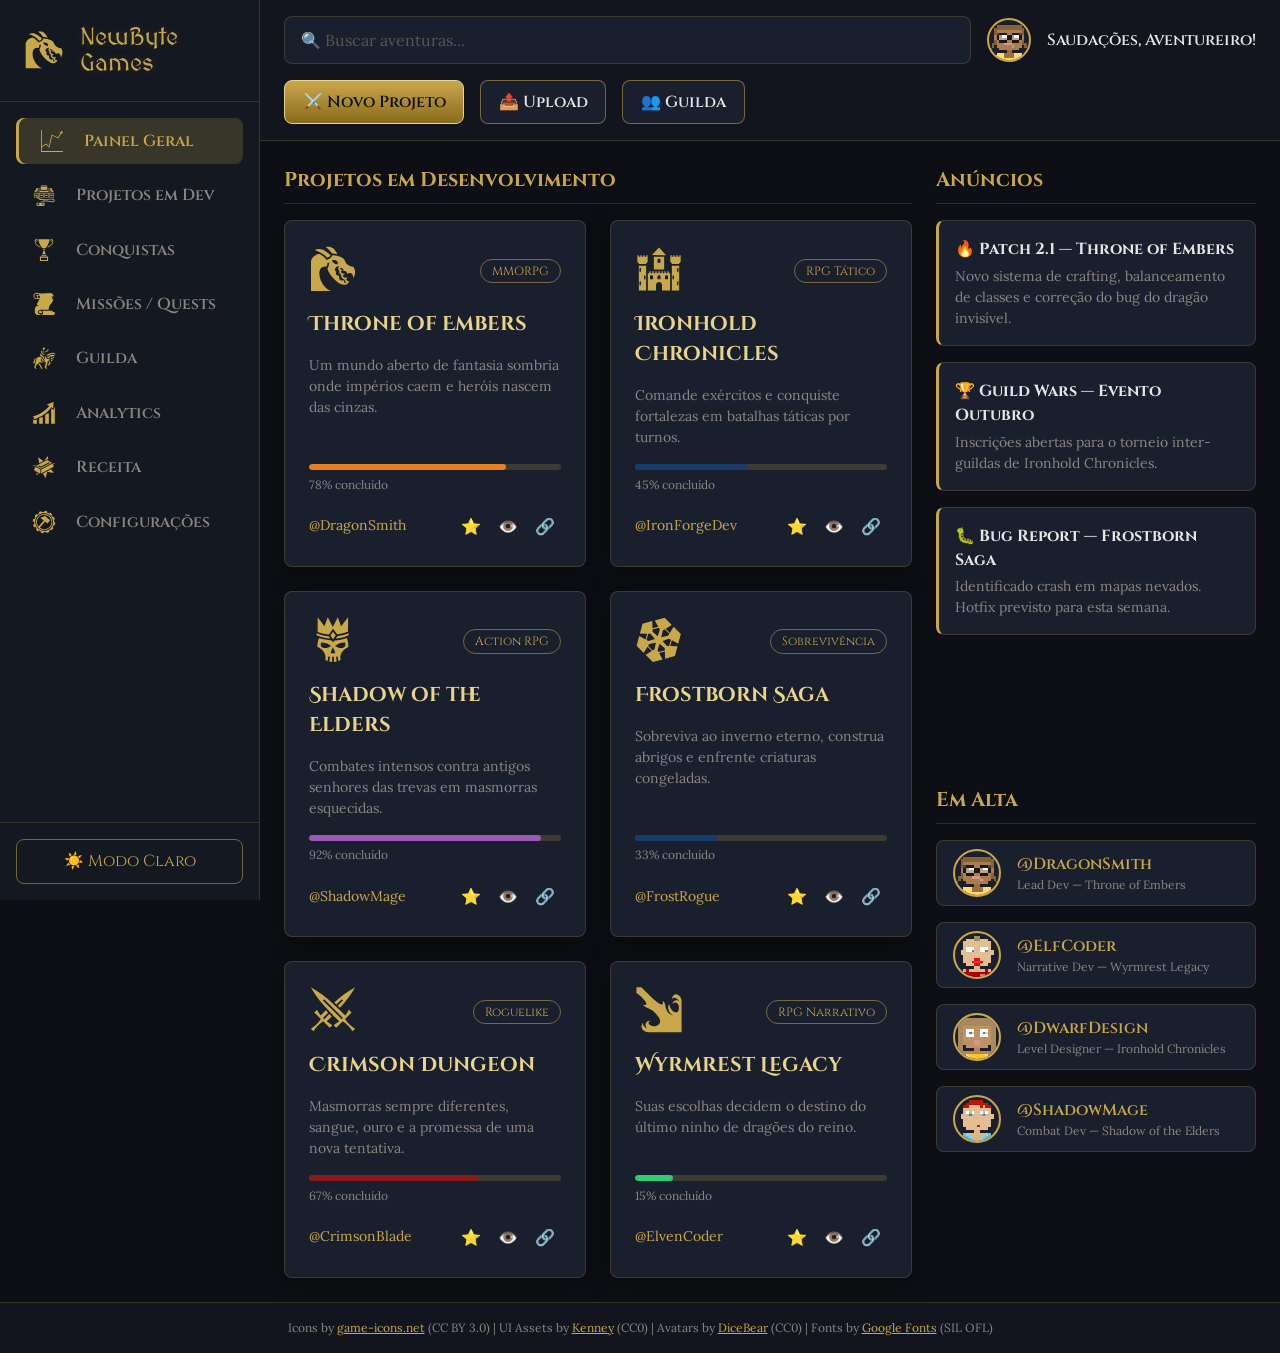
==== index.html @ 3751965e "Add NewByte Games RPG dashboard" ====
<!DOCTYPE html>
<html lang="pt-BR">
<head>
  <meta charset="UTF-8" />
  <meta name="viewport" content="width=device-width, initial-scale=1.0" />
  <title>NewByte Games — Dashboard</title>
  <link rel="preconnect" href="https://fonts.googleapis.com" />
  <link rel="preconnect" href="https://fonts.gstatic.com" crossorigin />
  <link href="https://fonts.googleapis.com/css2?family=MedievalSharp&family=Cinzel+Decorative:wght@400;700;900&family=Lora:ital,wght@0,400;0,600;0,700;1,400&family=Cinzel:wght@400;600;700&display=swap" rel="stylesheet" />
  <link rel="stylesheet" href="css/reset.css" />
  <link rel="stylesheet" href="css/variables.css" />
  <link rel="stylesheet" href="css/main.css" />
  <link rel="stylesheet" href="css/sidebar.css" />
  <link rel="stylesheet" href="css/header.css" />
  <link rel="stylesheet" href="css/cards.css" />
  <link rel="stylesheet" href="css/announcements.css" />
  <link rel="stylesheet" href="css/trending.css" />
</head>
<body>
  <aside class="sidebar">
    <div class="sidebar-logo">
      <img src="assets/icons/dragon.svg" alt="" class="logo-icon" />
      <span class="logo-text">NewByte Games</span>
    </div>
    <nav class="sidebar-nav" aria-label="Navegação principal">
        <a href="#" class="nav-item active">
          <img src="assets/icons/dashboard.svg" alt="" class="nav-icon" />
          <span>Painel Geral</span>
        </a>
        <a href="#" class="nav-item">
          <img src="assets/icons/gamepad.svg" alt="" class="nav-icon" />
          <span>Projetos em Dev</span>
        </a>
        <a href="#" class="nav-item">
          <img src="assets/icons/trophy.svg" alt="" class="nav-icon" />
          <span>Conquistas</span>
        </a>
        <a href="#" class="nav-item">
          <img src="assets/icons/scroll.svg" alt="" class="nav-icon" />
          <span>Missões / Quests</span>
        </a>
        <a href="#" class="nav-item">
          <img src="assets/icons/group.svg" alt="" class="nav-icon" />
          <span>Guilda</span>
        </a>
        <a href="#" class="nav-item">
          <img src="assets/icons/chart.svg" alt="" class="nav-icon" />
          <span>Analytics</span>
        </a>
        <a href="#" class="nav-item">
          <img src="assets/icons/coin.svg" alt="" class="nav-icon" />
          <span>Receita</span>
        </a>
        <a href="#" class="nav-item">
          <img src="assets/icons/settings.svg" alt="" class="nav-icon" />
          <span>Configurações</span>
        </a>
    </nav>
    <div class="sidebar-footer">
      <button type="button" id="darkmode-toggle" class="theme-toggle" aria-pressed="false">☀️ Modo Claro</button>
    </div>
  </aside>

  <header class="header">
    <form class="search-bar" role="search" onsubmit="return false">
      <input type="search" placeholder="🔍 Buscar aventuras..." aria-label="Buscar aventuras" />
    </form>
    <div class="user-info">
      <img src="assets/avatars/dragonsmith.svg" alt="Avatar do usuário" class="user-avatar" />
      <span class="user-name">Saudações, Aventureiro!</span>
    </div>
    <div class="header-actions">
      <button type="button" class="btn btn--primary">⚔️ Novo Projeto</button>
      <button type="button" class="btn">📤 Upload</button>
      <button type="button" class="btn">👥 Guilda</button>
    </div>
  </header>

  <main class="main">
    <section class="projects-section">
      <h2 class="section-title">Projetos em Desenvolvimento</h2>
      <div class="projects-grid">
          <article class="project-card">
            <div class="card-header">
              <img src="assets/icons/dragon.svg" alt="" class="card-icon" />
              <div class="card-badges"><span class="badge badge--genre">MMORPG</span></div>
            </div>
            <h3 class="card-title">Throne of Embers</h3>
            <p class="card-description">Um mundo aberto de fantasia sombria onde impérios caem e heróis nascem das cinzas.</p>
            <div class="card-progress">
              <div class="progress-bar">
                <div class="progress-fill" style="--progress: 78%; --bar-color: var(--orange-legendary)"></div>
              </div>
              <span class="progress-label">78% concluído</span>
            </div>
            <div class="card-footer">
              <span class="card-author">@DragonSmith</span>
              <div class="card-actions">
                <button type="button" aria-label="Favoritar">⭐</button>
                <button type="button" aria-label="Acompanhar">👁️</button>
                <button type="button" aria-label="Copiar link">🔗</button>
              </div>
            </div>
          </article>
          <article class="project-card">
            <div class="card-header">
              <img src="assets/icons/castle.svg" alt="" class="card-icon" />
              <div class="card-badges"><span class="badge badge--genre">RPG Tático</span></div>
            </div>
            <h3 class="card-title">Ironhold Chronicles</h3>
            <p class="card-description">Comande exércitos e conquiste fortalezas em batalhas táticas por turnos.</p>
            <div class="card-progress">
              <div class="progress-bar">
                <div class="progress-fill" style="--progress: 45%; --bar-color: var(--blue-alliance)"></div>
              </div>
              <span class="progress-label">45% concluído</span>
            </div>
            <div class="card-footer">
              <span class="card-author">@IronForgeDev</span>
              <div class="card-actions">
                <button type="button" aria-label="Favoritar">⭐</button>
                <button type="button" aria-label="Acompanhar">👁️</button>
                <button type="button" aria-label="Copiar link">🔗</button>
              </div>
            </div>
          </article>
          <article class="project-card">
            <div class="card-header">
              <img src="assets/icons/skull.svg" alt="" class="card-icon" />
              <div class="card-badges"><span class="badge badge--genre">Action RPG</span></div>
            </div>
            <h3 class="card-title">Shadow of the Elders</h3>
            <p class="card-description">Combates intensos contra antigos senhores das trevas em masmorras esquecidas.</p>
            <div class="card-progress">
              <div class="progress-bar">
                <div class="progress-fill" style="--progress: 92%; --bar-color: var(--purple-epic)"></div>
              </div>
              <span class="progress-label">92% concluído</span>
            </div>
            <div class="card-footer">
              <span class="card-author">@ShadowMage</span>
              <div class="card-actions">
                <button type="button" aria-label="Favoritar">⭐</button>
                <button type="button" aria-label="Acompanhar">👁️</button>
                <button type="button" aria-label="Copiar link">🔗</button>
              </div>
            </div>
          </article>
          <article class="project-card">
            <div class="card-header">
              <img src="assets/icons/snowflake.svg" alt="" class="card-icon" />
              <div class="card-badges"><span class="badge badge--genre">Sobrevivência</span></div>
            </div>
            <h3 class="card-title">Frostborn Saga</h3>
            <p class="card-description">Sobreviva ao inverno eterno, construa abrigos e enfrente criaturas congeladas.</p>
            <div class="card-progress">
              <div class="progress-bar">
                <div class="progress-fill" style="--progress: 33%; --bar-color: var(--blue-alliance)"></div>
              </div>
              <span class="progress-label">33% concluído</span>
            </div>
            <div class="card-footer">
              <span class="card-author">@FrostRogue</span>
              <div class="card-actions">
                <button type="button" aria-label="Favoritar">⭐</button>
                <button type="button" aria-label="Acompanhar">👁️</button>
                <button type="button" aria-label="Copiar link">🔗</button>
              </div>
            </div>
          </article>
          <article class="project-card">
            <div class="card-header">
              <img src="assets/icons/swords.svg" alt="" class="card-icon" />
              <div class="card-badges"><span class="badge badge--genre">Roguelike</span></div>
            </div>
            <h3 class="card-title">Crimson Dungeon</h3>
            <p class="card-description">Masmorras sempre diferentes, sangue, ouro e a promessa de uma nova tentativa.</p>
            <div class="card-progress">
              <div class="progress-bar">
                <div class="progress-fill" style="--progress: 67%; --bar-color: var(--red-horde)"></div>
              </div>
              <span class="progress-label">67% concluído</span>
            </div>
            <div class="card-footer">
              <span class="card-author">@CrimsonBlade</span>
              <div class="card-actions">
                <button type="button" aria-label="Favoritar">⭐</button>
                <button type="button" aria-label="Acompanhar">👁️</button>
                <button type="button" aria-label="Copiar link">🔗</button>
              </div>
            </div>
          </article>
          <article class="project-card">
            <div class="card-header">
              <img src="assets/icons/wyrm.svg" alt="" class="card-icon" />
              <div class="card-badges"><span class="badge badge--genre">RPG Narrativo</span></div>
            </div>
            <h3 class="card-title">Wyrmrest Legacy</h3>
            <p class="card-description">Suas escolhas decidem o destino do último ninho de dragões do reino.</p>
            <div class="card-progress">
              <div class="progress-bar">
                <div class="progress-fill" style="--progress: 15%; --bar-color: var(--green-quest)"></div>
              </div>
              <span class="progress-label">15% concluído</span>
            </div>
            <div class="card-footer">
              <span class="card-author">@ElvenCoder</span>
              <div class="card-actions">
                <button type="button" aria-label="Favoritar">⭐</button>
                <button type="button" aria-label="Acompanhar">👁️</button>
                <button type="button" aria-label="Copiar link">🔗</button>
              </div>
            </div>
          </article>
      </div>
    </section>

    <section class="announcements-section">
      <h2 class="section-title">Anúncios</h2>
      <div class="announcements-list">
        <div class="announcement-item">
          <h4>🔥 Patch 2.1 — Throne of Embers</h4>
          <p>Novo sistema de crafting, balanceamento de classes e correção do bug do dragão invisível.</p>
        </div>
        <div class="announcement-item">
          <h4>🏆 Guild Wars — Evento Outubro</h4>
          <p>Inscrições abertas para o torneio inter-guildas de Ironhold Chronicles.</p>
        </div>
        <div class="announcement-item">
          <h4>🐛 Bug Report — Frostborn Saga</h4>
          <p>Identificado crash em mapas nevados. Hotfix previsto para esta semana.</p>
        </div>
      </div>
    </section>

    <section class="trending-section">
      <h2 class="section-title">Em Alta</h2>
      <div class="trending-list">
          <div class="trending-item">
            <img src="assets/avatars/dragonsmith.svg" alt="Avatar DragonSmith" class="trending-avatar" />
            <div class="trending-info">
              <span class="trending-name">@DragonSmith</span>
              <span class="trending-role">Lead Dev — Throne of Embers</span>
            </div>
          </div>
          <div class="trending-item">
            <img src="assets/avatars/elfcoder.svg" alt="Avatar ElfCoder" class="trending-avatar" />
            <div class="trending-info">
              <span class="trending-name">@ElfCoder</span>
              <span class="trending-role">Narrative Dev — Wyrmrest Legacy</span>
            </div>
          </div>
          <div class="trending-item">
            <img src="assets/avatars/dwarfdesign.svg" alt="Avatar DwarfDesign" class="trending-avatar" />
            <div class="trending-info">
              <span class="trending-name">@DwarfDesign</span>
              <span class="trending-role">Level Designer — Ironhold Chronicles</span>
            </div>
          </div>
          <div class="trending-item">
            <img src="assets/avatars/shadowmage.svg" alt="Avatar ShadowMage" class="trending-avatar" />
            <div class="trending-info">
              <span class="trending-name">@ShadowMage</span>
              <span class="trending-role">Combat Dev — Shadow of the Elders</span>
            </div>
          </div>
      </div>
    </section>
  </main>

  <footer class="dashboard-footer">
    <p>
      Icons by <a href="https://game-icons.net" target="_blank" rel="noopener">game-icons.net</a> (CC BY 3.0) |
      UI Assets by <a href="https://kenney.nl" target="_blank" rel="noopener">Kenney</a> (CC0) |
      Avatars by <a href="https://dicebear.com" target="_blank" rel="noopener">DiceBear</a> (CC0) |
      Fonts by <a href="https://fonts.google.com" target="_blank" rel="noopener">Google Fonts</a> (SIL OFL)
    </p>
  </footer>

  <script src="js/darkmode.js"></script>
</body>
</html>
---- css/variables.css ----
:root {
  --bg-dark: #0d0f14;
  --bg-sidebar: #141821;
  --bg-card: #1a1f2e;
  --bg-card-hover: #232a3d;
  --bg-header: #12151e;

  --gold: #c9a84c;
  --gold-light: #e8d48b;
  --gold-dim: #c9a84c33;
  --red-horde: #8b1a1a;
  --blue-alliance: #1a3a6b;
  --green-quest: #2ecc71;
  --purple-epic: #9b59b6;
  --orange-legendary: #e67e22;

  --text-primary: #e8e6e3;
  --text-secondary: #8b8680;
  --text-muted: #5a5550;
  --text-gold: #c9a84c;

  --border: #c9a84c33;
  --border-strong: #c9a84c88;
  --border-radius: 8px;

  --shadow-card: 0 4px 24px rgba(0, 0, 0, 0.4);
  --shadow-gold: 0 0 12px rgba(201, 168, 76, 0.15);

  --font-display: "MedievalSharp", serif;
  --font-title: "Cinzel Decorative", serif;
  --font-subtitle: "Cinzel", serif;
  --font-body: "Lora", serif;

  --text-xs: 0.75rem;
  --text-sm: 0.875rem;
  --text-base: 1rem;
  --text-lg: 1.125rem;
  --text-xl: 1.25rem;
  --text-2xl: 1.5rem;
  --text-3xl: 1.875rem;

  --gap-sm: 0.5rem;
  --gap-md: 1rem;
  --gap-lg: 1.5rem;
  --gap-xl: 2rem;

  --sidebar-width: 260px;
}

body.light-mode {
  --bg-dark: #f3ecd9;
  --bg-sidebar: #e8dcc0;
  --bg-card: #fbf6e8;
  --bg-card-hover: #f1e8cf;
  --bg-header: #eadfc3;
  --gold: #8a6a1c;
  --gold-light: #6b4f10;
  --gold-dim: #8a6a1c33;
  --text-primary: #2a2218;
  --text-secondary: #5b4f3d;
  --text-muted: #8a7d66;
  --text-gold: #8a6a1c;
  --border: #8a6a1c44;
  --border-strong: #8a6a1c99;
  --shadow-card: 0 4px 24px rgba(60, 40, 10, 0.15);
}
---- css/main.css ----
body {
  display: grid;
  grid-template-columns: var(--sidebar-width) 1fr;
  grid-template-rows: auto 1fr;
  grid-template-areas:
    "sidebar header"
    "sidebar main";
  min-height: 100vh;
  background-color: var(--bg-dark);
  color: var(--text-primary);
  font-family: var(--font-body);
  line-height: 1.5;
  transition: background-color 0.3s, color 0.3s;
}

.sidebar { grid-area: sidebar; }
.header  { grid-area: header; }
.main    { grid-area: main; }

.main {
  display: grid;
  grid-template-columns: 1fr 320px;
  grid-template-rows: auto auto;
  grid-template-areas:
    "projects announcements"
    "projects trending";
  gap: var(--gap-lg);
  padding: var(--gap-lg);
  align-content: start;
}

.projects-section      { grid-area: projects; }
.announcements-section { grid-area: announcements; }
.trending-section      { grid-area: trending; }

.section-title {
  font-family: var(--font-subtitle);
  font-weight: 700;
  font-size: var(--text-xl);
  color: var(--text-gold);
  margin-bottom: var(--gap-md);
  padding-bottom: var(--gap-sm);
  border-bottom: 1px solid var(--border);
}

.dashboard-footer {
  grid-column: 1 / -1;
  padding: var(--gap-md) var(--gap-lg);
  border-top: 1px solid var(--border);
  background: var(--bg-header);
  color: var(--text-secondary);
  font-size: var(--text-xs);
  text-align: center;
}
.dashboard-footer a { color: var(--gold); text-decoration: underline; }

:focus-visible { outline: 2px solid var(--gold); outline-offset: 2px; }

@media (max-width: 1100px) {
  .main {
    grid-template-columns: 1fr 1fr;
    grid-template-areas:
      "projects projects"
      "announcements trending";
  }
}

@media (max-width: 720px) {
  body {
    grid-template-columns: 1fr;
    grid-template-rows: auto auto 1fr auto;
    grid-template-areas: "sidebar" "header" "main" "footer";
  }
  .main {
    grid-template-columns: 1fr;
    grid-template-areas: "projects" "announcements" "trending";
    padding: var(--gap-md);
  }
  .dashboard-footer { grid-area: footer; }
}
---- css/sidebar.css ----
.sidebar {
  display: grid;
  grid-template-rows: auto 1fr auto;
  background: var(--bg-sidebar);
  border-right: 1px solid var(--border);
  position: sticky;
  top: 0;
  height: 100vh;
}

.sidebar-logo {
  display: grid;
  grid-template-columns: auto 1fr;
  align-items: center;
  gap: var(--gap-md);
  padding: var(--gap-lg);
  border-bottom: 1px solid var(--border);
}
.logo-icon { width: 40px; height: 40px; }
.logo-text {
  font-family: var(--font-display);
  font-size: var(--text-2xl);
  line-height: 1.1;
  color: var(--gold);
  text-shadow: 0 0 10px var(--gold-dim);
}

.sidebar-nav {
  display: grid;
  grid-template-columns: 1fr;
  align-content: start;
  gap: var(--gap-sm);
  padding: var(--gap-md);
  overflow-y: auto;
}

.nav-item {
  display: grid;
  grid-template-columns: 28px 1fr;
  align-items: center;
  gap: var(--gap-md);
  padding: 0.7rem 1rem;
  border-radius: var(--border-radius);
  font-family: var(--font-subtitle);
  font-weight: 600;
  color: var(--text-secondary);
  transition: background 0.2s, padding-left 0.2s, color 0.2s;
}
.nav-item:hover,
.nav-item.active {
  background: var(--border);
  padding-left: 1.5rem;
  color: var(--gold);
}
.nav-item.active { box-shadow: inset 3px 0 0 var(--gold); }
.nav-icon { width: 24px; height: 24px; }

.sidebar-footer { padding: var(--gap-md); border-top: 1px solid var(--border); }
.theme-toggle {
  width: 100%;
  padding: 0.6rem;
  border: 1px solid var(--border-strong);
  border-radius: var(--border-radius);
  font-family: var(--font-subtitle);
  color: var(--gold);
  transition: background 0.2s;
}
.theme-toggle:hover { background: var(--border); }

@media (max-width: 720px) {
  .sidebar { position: static; height: auto; grid-template-rows: auto auto auto; border-right: 0; border-bottom: 1px solid var(--border); }
  .sidebar-nav { grid-template-columns: repeat(auto-fit, minmax(150px, 1fr)); }
}
---- css/header.css ----
.header {
  display: grid;
  grid-template-columns: 1fr auto;
  grid-template-rows: auto auto;
  gap: var(--gap-md);
  padding: var(--gap-md) var(--gap-lg);
  background: var(--bg-header);
  border-bottom: 1px solid var(--border);
  align-items: center;
}

.search-bar { grid-column: 1; grid-row: 1; }
.search-bar input {
  width: 100%;
  padding: 0.7rem 1rem;
  background: var(--bg-card);
  border: 1px solid var(--border);
  border-radius: var(--border-radius);
  font-family: var(--font-body);
}
.search-bar input::placeholder { color: var(--text-muted); }
.search-bar input:focus { border-color: var(--gold); outline: none; box-shadow: var(--shadow-gold); }

.user-info {
  grid-column: 2;
  grid-row: 1;
  display: grid;
  grid-template-columns: auto auto;
  align-items: center;
  gap: var(--gap-md);
}
.user-avatar { width: 44px; height: 44px; border-radius: 50%; border: 2px solid var(--gold); background: var(--bg-card); }
.user-name { font-family: var(--font-subtitle); font-weight: 600; }

.header-actions { grid-column: 1 / -1; grid-row: 2; display: flex; flex-wrap: wrap; gap: var(--gap-md); }
.btn {
  padding: 0.55rem 1.1rem;
  border: 1px solid var(--border-strong);
  border-radius: var(--border-radius);
  background: var(--bg-card);
  font-family: var(--font-subtitle);
  font-weight: 600;
  transition: background 0.2s, transform 0.2s, color 0.2s;
}
.btn:hover { background: var(--bg-card-hover); color: var(--gold); transform: translateY(-2px); }
.btn--primary { background: linear-gradient(180deg, var(--gold), #8a6a1c); color: #0d0f14; border-color: var(--gold-light); }
.btn--primary:hover { color: #0d0f14; filter: brightness(1.1); background: linear-gradient(180deg, var(--gold), #8a6a1c); }

@media (max-width: 720px) {
  .header { grid-template-columns: 1fr; padding: var(--gap-md); }
  .search-bar, .user-info, .header-actions { grid-column: 1; grid-row: auto; }
}
---- css/cards.css ----
.projects-grid {
  display: grid;
  grid-template-columns: repeat(auto-fill, minmax(280px, 1fr));
  gap: var(--gap-lg);
}

.project-card {
  display: grid;
  grid-template-rows: auto auto 1fr auto auto;
  gap: var(--gap-md);
  padding: var(--gap-lg);
  background: var(--bg-card);
  border: 1px solid var(--border);
  border-radius: var(--border-radius);
  box-shadow: var(--shadow-card);
  transition: transform 0.25s ease, box-shadow 0.25s ease, border-color 0.25s ease, background 0.25s;
}
.project-card:hover {
  transform: translateY(-4px);
  box-shadow: var(--shadow-gold);
  border-color: var(--gold);
  background: var(--bg-card-hover);
}

.card-header { display: grid; grid-template-columns: auto 1fr; align-items: center; gap: var(--gap-md); }
.card-icon { width: 48px; height: 48px; }
.card-badges { justify-self: end; }
.badge {
  padding: 0.2rem 0.7rem;
  border: 1px solid var(--border-strong);
  border-radius: 999px;
  font-family: var(--font-subtitle);
  font-size: var(--text-xs);
  color: var(--gold);
}

.card-title { font-family: var(--font-title); font-weight: 700; font-size: var(--text-xl); color: var(--gold-light); }
.card-description { font-size: var(--text-sm); color: var(--text-secondary); }

.card-progress { display: grid; gap: 0.35rem; }
.progress-bar { height: 6px; border-radius: 3px; background: var(--gold-dim); overflow: hidden; }
.progress-fill {
  height: 100%;
  width: var(--progress);
  border-radius: 3px;
  background: var(--bar-color, var(--gold));
  animation: fillBar 1.2s ease forwards;
}
@keyframes fillBar {
  from { width: 0%; }
  to   { width: var(--progress); }
}
.progress-label { font-size: var(--text-xs); color: var(--text-secondary); }

.card-footer { display: grid; grid-template-columns: 1fr auto; align-items: center; }
.card-author { font-size: var(--text-sm); color: var(--text-gold); }
.card-actions { display: flex; gap: 0.25rem; }
.card-actions button { padding: 0.25rem 0.4rem; border-radius: 4px; transition: background 0.2s, transform 0.2s; }
.card-actions button:hover { background: var(--border); transform: scale(1.15); }

@media (prefers-reduced-motion: reduce) {
  .progress-fill { animation: none; }
  .project-card, .nav-item { transition: none; }
}
---- css/announcements.css ----
.announcements-list { display: grid; gap: var(--gap-md); }
.announcement-item {
  padding: var(--gap-md);
  background: var(--bg-card);
  border: 1px solid var(--border);
  border-left: 3px solid var(--gold);
  border-radius: var(--border-radius);
  transition: background 0.2s;
}
.announcement-item:hover { background: var(--bg-card-hover); }
.announcement-item h4 { font-family: var(--font-subtitle); font-size: var(--text-base); margin-bottom: 0.3rem; }
.announcement-item p { font-size: var(--text-sm); color: var(--text-secondary); }
---- css/trending.css ----
.trending-list { display: grid; gap: var(--gap-md); }
.trending-item {
  display: grid;
  grid-template-columns: 48px 1fr;
  align-items: center;
  gap: var(--gap-md);
  padding: var(--gap-sm) var(--gap-md);
  background: var(--bg-card);
  border: 1px solid var(--border);
  border-radius: var(--border-radius);
  transition: border-color 0.2s, transform 0.2s;
}
.trending-item:hover { border-color: var(--gold); transform: translateX(4px); }
.trending-avatar { width: 48px; height: 48px; border-radius: 50%; border: 2px solid var(--gold); image-rendering: pixelated; }
.trending-info { display: grid; }
.trending-name { font-family: var(--font-subtitle); font-weight: 600; color: var(--gold); }
.trending-role { font-size: var(--text-xs); color: var(--text-secondary); }
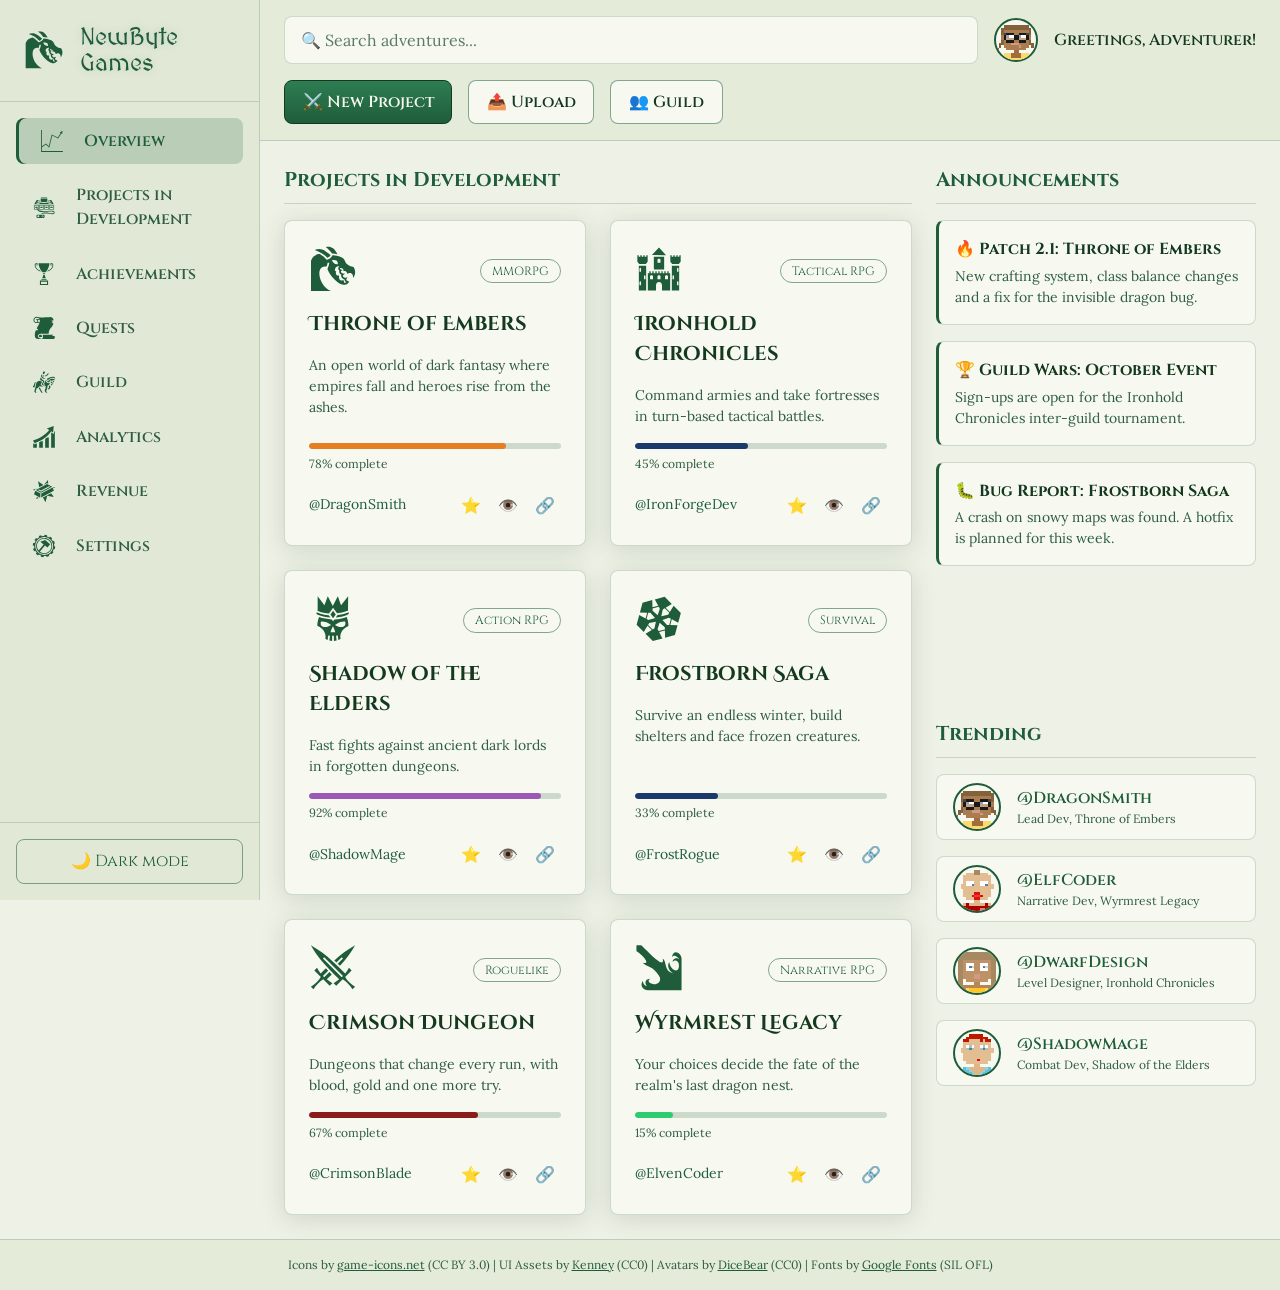
==== commit b447ec80: "Switch to dark green palette and translate content to English" ====
--- a/index.html
+++ b/index.html
@@ -1,9 +1,9 @@
 <!DOCTYPE html>
-<html lang="pt-BR">
+<html lang="en">
 <head>
   <meta charset="UTF-8" />
   <meta name="viewport" content="width=device-width, initial-scale=1.0" />
-  <title>NewByte Games — Dashboard</title>
+  <title>NewByte Games Dashboard</title>
   <link rel="preconnect" href="https://fonts.googleapis.com" />
   <link rel="preconnect" href="https://fonts.gstatic.com" crossorigin />
   <link href="https://fonts.googleapis.com/css2?family=MedievalSharp&family=Cinzel+Decorative:wght@400;700;900&family=Lora:ital,wght@0,400;0,600;0,700;1,400&family=Cinzel:wght@400;600;700&display=swap" rel="stylesheet" />
@@ -22,26 +22,26 @@
       <img src="assets/icons/dragon.svg" alt="" class="logo-icon" />
       <span class="logo-text">NewByte Games</span>
     </div>
-    <nav class="sidebar-nav" aria-label="Navegação principal">
+    <nav class="sidebar-nav" aria-label="Main navigation">
         <a href="#" class="nav-item active">
           <img src="assets/icons/dashboard.svg" alt="" class="nav-icon" />
-          <span>Painel Geral</span>
+          <span>Overview</span>
         </a>
         <a href="#" class="nav-item">
           <img src="assets/icons/gamepad.svg" alt="" class="nav-icon" />
-          <span>Projetos em Dev</span>
+          <span>Projects in Development</span>
         </a>
         <a href="#" class="nav-item">
           <img src="assets/icons/trophy.svg" alt="" class="nav-icon" />
-          <span>Conquistas</span>
+          <span>Achievements</span>
         </a>
         <a href="#" class="nav-item">
           <img src="assets/icons/scroll.svg" alt="" class="nav-icon" />
-          <span>Missões / Quests</span>
+          <span>Quests</span>
         </a>
         <a href="#" class="nav-item">
           <img src="assets/icons/group.svg" alt="" class="nav-icon" />
-          <span>Guilda</span>
+          <span>Guild</span>
         </a>
         <a href="#" class="nav-item">
           <img src="assets/icons/chart.svg" alt="" class="nav-icon" />
@@ -49,36 +49,36 @@
         </a>
         <a href="#" class="nav-item">
           <img src="assets/icons/coin.svg" alt="" class="nav-icon" />
-          <span>Receita</span>
+          <span>Revenue</span>
         </a>
         <a href="#" class="nav-item">
           <img src="assets/icons/settings.svg" alt="" class="nav-icon" />
-          <span>Configurações</span>
+          <span>Settings</span>
         </a>
     </nav>
     <div class="sidebar-footer">
-      <button type="button" id="darkmode-toggle" class="theme-toggle" aria-pressed="false">☀️ Modo Claro</button>
+      <button type="button" id="darkmode-toggle" class="theme-toggle" aria-pressed="false">🌙 Dark mode</button>
     </div>
   </aside>
 
   <header class="header">
     <form class="search-bar" role="search" onsubmit="return false">
-      <input type="search" placeholder="🔍 Buscar aventuras..." aria-label="Buscar aventuras" />
+      <input type="search" placeholder="🔍 Search adventures..." aria-label="Search adventures" />
     </form>
     <div class="user-info">
-      <img src="assets/avatars/dragonsmith.svg" alt="Avatar do usuário" class="user-avatar" />
-      <span class="user-name">Saudações, Aventureiro!</span>
+      <img src="assets/avatars/dragonsmith.svg" alt="User avatar" class="user-avatar" />
+      <span class="user-name">Greetings, Adventurer!</span>
     </div>
     <div class="header-actions">
-      <button type="button" class="btn btn--primary">⚔️ Novo Projeto</button>
+      <button type="button" class="btn btn--primary">⚔️ New Project</button>
       <button type="button" class="btn">📤 Upload</button>
-      <button type="button" class="btn">👥 Guilda</button>
+      <button type="button" class="btn">👥 Guild</button>
     </div>
   </header>
 
   <main class="main">
     <section class="projects-section">
-      <h2 class="section-title">Projetos em Desenvolvimento</h2>
+      <h2 class="section-title">Projects in Development</h2>
       <div class="projects-grid">
           <article class="project-card">
             <div class="card-header">
@@ -86,41 +86,41 @@
               <div class="card-badges"><span class="badge badge--genre">MMORPG</span></div>
             </div>
             <h3 class="card-title">Throne of Embers</h3>
-            <p class="card-description">Um mundo aberto de fantasia sombria onde impérios caem e heróis nascem das cinzas.</p>
+            <p class="card-description">An open world of dark fantasy where empires fall and heroes rise from the ashes.</p>
             <div class="card-progress">
               <div class="progress-bar">
                 <div class="progress-fill" style="--progress: 78%; --bar-color: var(--orange-legendary)"></div>
               </div>
-              <span class="progress-label">78% concluído</span>
+              <span class="progress-label">78% complete</span>
             </div>
             <div class="card-footer">
               <span class="card-author">@DragonSmith</span>
               <div class="card-actions">
-                <button type="button" aria-label="Favoritar">⭐</button>
-                <button type="button" aria-label="Acompanhar">👁️</button>
-                <button type="button" aria-label="Copiar link">🔗</button>
+                <button type="button" aria-label="Favorite">⭐</button>
+                <button type="button" aria-label="Watch">👁️</button>
+                <button type="button" aria-label="Copy link">🔗</button>
               </div>
             </div>
           </article>
           <article class="project-card">
             <div class="card-header">
               <img src="assets/icons/castle.svg" alt="" class="card-icon" />
-              <div class="card-badges"><span class="badge badge--genre">RPG Tático</span></div>
+              <div class="card-badges"><span class="badge badge--genre">Tactical RPG</span></div>
             </div>
             <h3 class="card-title">Ironhold Chronicles</h3>
-            <p class="card-description">Comande exércitos e conquiste fortalezas em batalhas táticas por turnos.</p>
+            <p class="card-description">Command armies and take fortresses in turn-based tactical battles.</p>
             <div class="card-progress">
               <div class="progress-bar">
                 <div class="progress-fill" style="--progress: 45%; --bar-color: var(--blue-alliance)"></div>
               </div>
-              <span class="progress-label">45% concluído</span>
+              <span class="progress-label">45% complete</span>
             </div>
             <div class="card-footer">
               <span class="card-author">@IronForgeDev</span>
               <div class="card-actions">
-                <button type="button" aria-label="Favoritar">⭐</button>
-                <button type="button" aria-label="Acompanhar">👁️</button>
-                <button type="button" aria-label="Copiar link">🔗</button>
+                <button type="button" aria-label="Favorite">⭐</button>
+                <button type="button" aria-label="Watch">👁️</button>
+                <button type="button" aria-label="Copy link">🔗</button>
               </div>
             </div>
           </article>
@@ -130,41 +130,41 @@
               <div class="card-badges"><span class="badge badge--genre">Action RPG</span></div>
             </div>
             <h3 class="card-title">Shadow of the Elders</h3>
-            <p class="card-description">Combates intensos contra antigos senhores das trevas em masmorras esquecidas.</p>
+            <p class="card-description">Fast fights against ancient dark lords in forgotten dungeons.</p>
             <div class="card-progress">
               <div class="progress-bar">
                 <div class="progress-fill" style="--progress: 92%; --bar-color: var(--purple-epic)"></div>
               </div>
-              <span class="progress-label">92% concluído</span>
+              <span class="progress-label">92% complete</span>
             </div>
             <div class="card-footer">
               <span class="card-author">@ShadowMage</span>
               <div class="card-actions">
-                <button type="button" aria-label="Favoritar">⭐</button>
-                <button type="button" aria-label="Acompanhar">👁️</button>
-                <button type="button" aria-label="Copiar link">🔗</button>
+                <button type="button" aria-label="Favorite">⭐</button>
+                <button type="button" aria-label="Watch">👁️</button>
+                <button type="button" aria-label="Copy link">🔗</button>
               </div>
             </div>
           </article>
           <article class="project-card">
             <div class="card-header">
               <img src="assets/icons/snowflake.svg" alt="" class="card-icon" />
-              <div class="card-badges"><span class="badge badge--genre">Sobrevivência</span></div>
+              <div class="card-badges"><span class="badge badge--genre">Survival</span></div>
             </div>
             <h3 class="card-title">Frostborn Saga</h3>
-            <p class="card-description">Sobreviva ao inverno eterno, construa abrigos e enfrente criaturas congeladas.</p>
+            <p class="card-description">Survive an endless winter, build shelters and face frozen creatures.</p>
             <div class="card-progress">
               <div class="progress-bar">
                 <div class="progress-fill" style="--progress: 33%; --bar-color: var(--blue-alliance)"></div>
               </div>
-              <span class="progress-label">33% concluído</span>
+              <span class="progress-label">33% complete</span>
             </div>
             <div class="card-footer">
               <span class="card-author">@FrostRogue</span>
               <div class="card-actions">
-                <button type="button" aria-label="Favoritar">⭐</button>
-                <button type="button" aria-label="Acompanhar">👁️</button>
-                <button type="button" aria-label="Copiar link">🔗</button>
+                <button type="button" aria-label="Favorite">⭐</button>
+                <button type="button" aria-label="Watch">👁️</button>
+                <button type="button" aria-label="Copy link">🔗</button>
               </div>
             </div>
           </article>
@@ -174,41 +174,41 @@
               <div class="card-badges"><span class="badge badge--genre">Roguelike</span></div>
             </div>
             <h3 class="card-title">Crimson Dungeon</h3>
-            <p class="card-description">Masmorras sempre diferentes, sangue, ouro e a promessa de uma nova tentativa.</p>
+            <p class="card-description">Dungeons that change every run, with blood, gold and one more try.</p>
             <div class="card-progress">
               <div class="progress-bar">
                 <div class="progress-fill" style="--progress: 67%; --bar-color: var(--red-horde)"></div>
               </div>
-              <span class="progress-label">67% concluído</span>
+              <span class="progress-label">67% complete</span>
             </div>
             <div class="card-footer">
               <span class="card-author">@CrimsonBlade</span>
               <div class="card-actions">
-                <button type="button" aria-label="Favoritar">⭐</button>
-                <button type="button" aria-label="Acompanhar">👁️</button>
-                <button type="button" aria-label="Copiar link">🔗</button>
+                <button type="button" aria-label="Favorite">⭐</button>
+                <button type="button" aria-label="Watch">👁️</button>
+                <button type="button" aria-label="Copy link">🔗</button>
               </div>
             </div>
           </article>
           <article class="project-card">
             <div class="card-header">
               <img src="assets/icons/wyrm.svg" alt="" class="card-icon" />
-              <div class="card-badges"><span class="badge badge--genre">RPG Narrativo</span></div>
+              <div class="card-badges"><span class="badge badge--genre">Narrative RPG</span></div>
             </div>
             <h3 class="card-title">Wyrmrest Legacy</h3>
-            <p class="card-description">Suas escolhas decidem o destino do último ninho de dragões do reino.</p>
+            <p class="card-description">Your choices decide the fate of the realm's last dragon nest.</p>
             <div class="card-progress">
               <div class="progress-bar">
                 <div class="progress-fill" style="--progress: 15%; --bar-color: var(--green-quest)"></div>
               </div>
-              <span class="progress-label">15% concluído</span>
+              <span class="progress-label">15% complete</span>
             </div>
             <div class="card-footer">
               <span class="card-author">@ElvenCoder</span>
               <div class="card-actions">
-                <button type="button" aria-label="Favoritar">⭐</button>
-                <button type="button" aria-label="Acompanhar">👁️</button>
-                <button type="button" aria-label="Copiar link">🔗</button>
+                <button type="button" aria-label="Favorite">⭐</button>
+                <button type="button" aria-label="Watch">👁️</button>
+                <button type="button" aria-label="Copy link">🔗</button>
               </div>
             </div>
           </article>
@@ -216,52 +216,52 @@
     </section>
 
     <section class="announcements-section">
-      <h2 class="section-title">Anúncios</h2>
+      <h2 class="section-title">Announcements</h2>
       <div class="announcements-list">
         <div class="announcement-item">
-          <h4>🔥 Patch 2.1 — Throne of Embers</h4>
-          <p>Novo sistema de crafting, balanceamento de classes e correção do bug do dragão invisível.</p>
+          <h4>🔥 Patch 2.1: Throne of Embers</h4>
+          <p>New crafting system, class balance changes and a fix for the invisible dragon bug.</p>
         </div>
         <div class="announcement-item">
-          <h4>🏆 Guild Wars — Evento Outubro</h4>
-          <p>Inscrições abertas para o torneio inter-guildas de Ironhold Chronicles.</p>
+          <h4>🏆 Guild Wars: October Event</h4>
+          <p>Sign-ups are open for the Ironhold Chronicles inter-guild tournament.</p>
         </div>
         <div class="announcement-item">
-          <h4>🐛 Bug Report — Frostborn Saga</h4>
-          <p>Identificado crash em mapas nevados. Hotfix previsto para esta semana.</p>
+          <h4>🐛 Bug Report: Frostborn Saga</h4>
+          <p>A crash on snowy maps was found. A hotfix is planned for this week.</p>
         </div>
       </div>
     </section>
 
     <section class="trending-section">
-      <h2 class="section-title">Em Alta</h2>
+      <h2 class="section-title">Trending</h2>
       <div class="trending-list">
           <div class="trending-item">
-            <img src="assets/avatars/dragonsmith.svg" alt="Avatar DragonSmith" class="trending-avatar" />
+            <img src="assets/avatars/dragonsmith.svg" alt="DragonSmith avatar" class="trending-avatar" />
             <div class="trending-info">
               <span class="trending-name">@DragonSmith</span>
-              <span class="trending-role">Lead Dev — Throne of Embers</span>
-            </div>
-          </div>
-          <div class="trending-item">
-            <img src="assets/avatars/elfcoder.svg" alt="Avatar ElfCoder" class="trending-avatar" />
+              <span class="trending-role">Lead Dev, Throne of Embers</span>
+            </div>
+          </div>
+          <div class="trending-item">
+            <img src="assets/avatars/elfcoder.svg" alt="ElfCoder avatar" class="trending-avatar" />
             <div class="trending-info">
               <span class="trending-name">@ElfCoder</span>
-              <span class="trending-role">Narrative Dev — Wyrmrest Legacy</span>
-            </div>
-          </div>
-          <div class="trending-item">
-            <img src="assets/avatars/dwarfdesign.svg" alt="Avatar DwarfDesign" class="trending-avatar" />
+              <span class="trending-role">Narrative Dev, Wyrmrest Legacy</span>
+            </div>
+          </div>
+          <div class="trending-item">
+            <img src="assets/avatars/dwarfdesign.svg" alt="DwarfDesign avatar" class="trending-avatar" />
             <div class="trending-info">
               <span class="trending-name">@DwarfDesign</span>
-              <span class="trending-role">Level Designer — Ironhold Chronicles</span>
-            </div>
-          </div>
-          <div class="trending-item">
-            <img src="assets/avatars/shadowmage.svg" alt="Avatar ShadowMage" class="trending-avatar" />
+              <span class="trending-role">Level Designer, Ironhold Chronicles</span>
+            </div>
+          </div>
+          <div class="trending-item">
+            <img src="assets/avatars/shadowmage.svg" alt="ShadowMage avatar" class="trending-avatar" />
             <div class="trending-info">
               <span class="trending-name">@ShadowMage</span>
-              <span class="trending-role">Combat Dev — Shadow of the Elders</span>
+              <span class="trending-role">Combat Dev, Shadow of the Elders</span>
             </div>
           </div>
       </div>
--- a/css/variables.css
+++ b/css/variables.css
@@ -1,30 +1,30 @@
 :root {
-  --bg-dark: #0d0f14;
-  --bg-sidebar: #141821;
-  --bg-card: #1a1f2e;
-  --bg-card-hover: #232a3d;
-  --bg-header: #12151e;
+  --bg-dark: #eef2e6;
+  --bg-sidebar: #e1e9d6;
+  --bg-card: #f7f9f0;
+  --bg-card-hover: #e9efdc;
+  --bg-header: #e4ebd8;
 
-  --gold: #c9a84c;
-  --gold-light: #e8d48b;
-  --gold-dim: #c9a84c33;
+  --gold: #1f5d3a;
+  --gold-light: #14391f;
+  --gold-dim: #1f5d3a33;
   --red-horde: #8b1a1a;
   --blue-alliance: #1a3a6b;
   --green-quest: #2ecc71;
   --purple-epic: #9b59b6;
   --orange-legendary: #e67e22;
 
-  --text-primary: #e8e6e3;
-  --text-secondary: #8b8680;
-  --text-muted: #5a5550;
-  --text-gold: #c9a84c;
+  --text-primary: #14391f;
+  --text-secondary: #2f5d41;
+  --text-muted: #5a7a66;
+  --text-gold: #1f5d3a;
 
-  --border: #c9a84c33;
-  --border-strong: #c9a84c88;
+  --border: #1f5d3a33;
+  --border-strong: #1f5d3a88;
   --border-radius: 8px;
 
-  --shadow-card: 0 4px 24px rgba(0, 0, 0, 0.4);
-  --shadow-gold: 0 0 12px rgba(201, 168, 76, 0.15);
+  --shadow-card: 0 4px 24px rgba(20, 57, 31, 0.15);
+  --shadow-gold: 0 0 12px rgba(31, 93, 58, 0.2);
 
   --font-display: "MedievalSharp", serif;
   --font-title: "Cinzel Decorative", serif;
@@ -47,20 +47,27 @@
   --sidebar-width: 260px;
 }
 
-body.light-mode {
-  --bg-dark: #f3ecd9;
-  --bg-sidebar: #e8dcc0;
-  --bg-card: #fbf6e8;
-  --bg-card-hover: #f1e8cf;
-  --bg-header: #eadfc3;
-  --gold: #8a6a1c;
-  --gold-light: #6b4f10;
-  --gold-dim: #8a6a1c33;
-  --text-primary: #2a2218;
-  --text-secondary: #5b4f3d;
-  --text-muted: #8a7d66;
-  --text-gold: #8a6a1c;
-  --border: #8a6a1c44;
-  --border-strong: #8a6a1c99;
-  --shadow-card: 0 4px 24px rgba(60, 40, 10, 0.15);
+body.dark-mode {
+  --bg-dark: #0d1410;
+  --bg-sidebar: #121b15;
+  --bg-card: #17221b;
+  --bg-card-hover: #1f2e25;
+  --bg-header: #101912;
+  --gold: #4caf75;
+  --gold-light: #8fd9a8;
+  --gold-dim: #4caf7533;
+  --text-primary: #e3efe6;
+  --text-secondary: #9fb8a8;
+  --text-muted: #6b8575;
+  --text-gold: #4caf75;
+  --border: #4caf7533;
+  --border-strong: #4caf7588;
+  --shadow-card: 0 4px 24px rgba(0, 0, 0, 0.4);
+  --shadow-gold: 0 0 12px rgba(76, 175, 117, 0.2);
 }
+
+body.dark-mode .nav-icon,
+body.dark-mode .card-icon,
+body.dark-mode .logo-icon {
+  filter: brightness(2.2) saturate(1.2);
+}
--- a/css/header.css
+++ b/css/header.css
@@ -43,8 +43,8 @@
   transition: background 0.2s, transform 0.2s, color 0.2s;
 }
 .btn:hover { background: var(--bg-card-hover); color: var(--gold); transform: translateY(-2px); }
-.btn--primary { background: linear-gradient(180deg, var(--gold), #8a6a1c); color: #0d0f14; border-color: var(--gold-light); }
-.btn--primary:hover { color: #0d0f14; filter: brightness(1.1); background: linear-gradient(180deg, var(--gold), #8a6a1c); }
+.btn--primary { background: linear-gradient(180deg, #2e7d52, #1f5d3a); color: #f7f9f0; border-color: var(--gold-light); }
+.btn--primary:hover { color: #f7f9f0; filter: brightness(1.15); background: linear-gradient(180deg, #2e7d52, #1f5d3a); }
 
 @media (max-width: 720px) {
   .header { grid-template-columns: 1fr; padding: var(--gap-md); }
